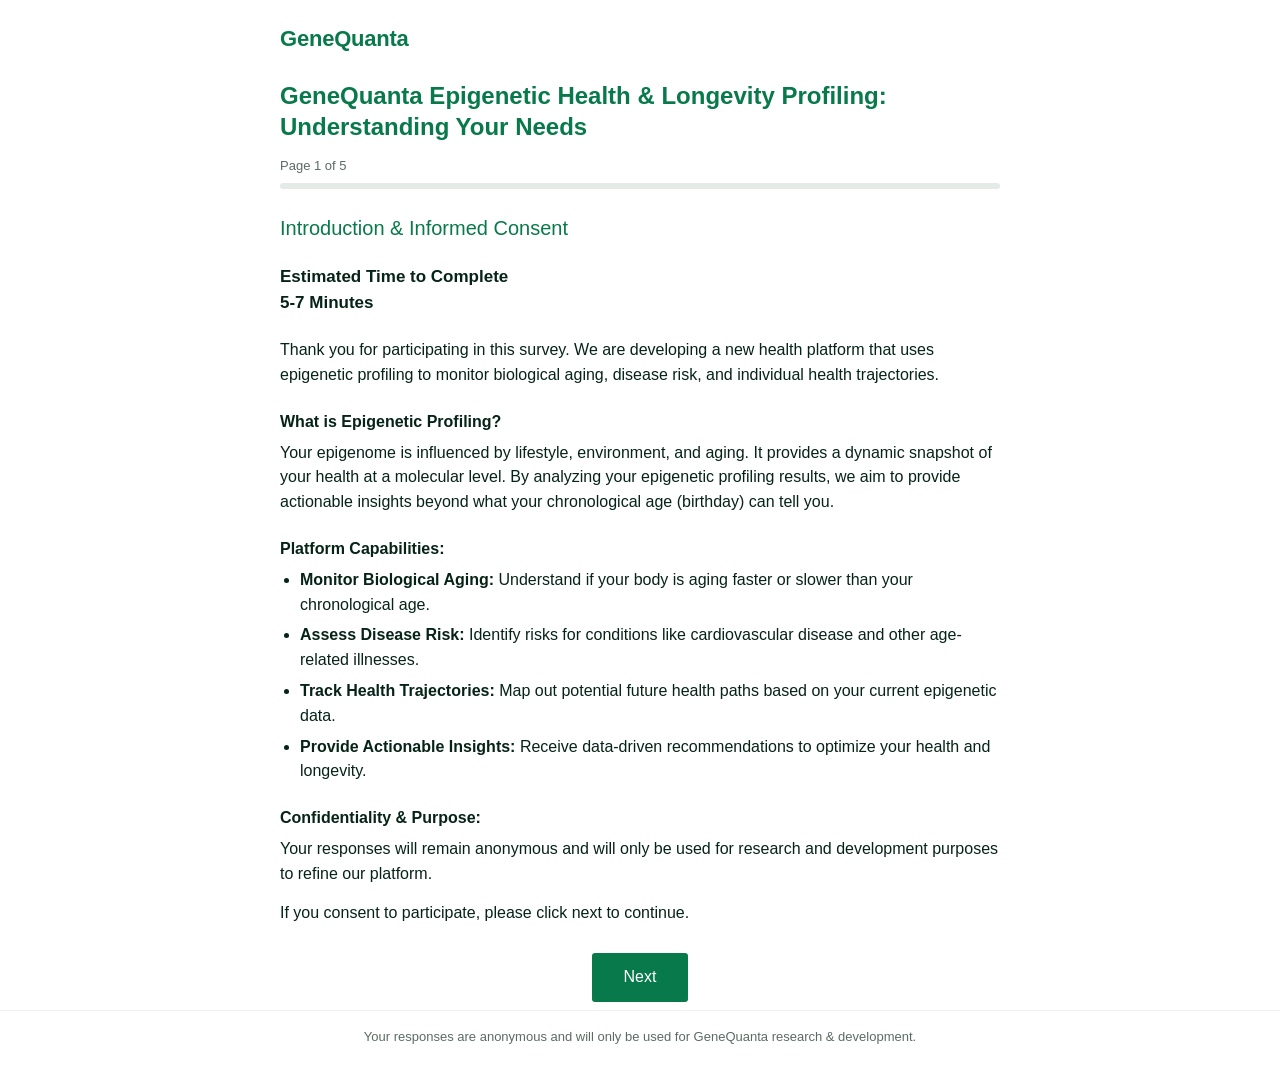
==== index.html @ 0329bb5c "Add files via upload" ====
<!DOCTYPE html>
<html lang="en">
<head>
  <meta charset="utf-8">
  <meta name="viewport" content="width=device-width, initial-scale=1">
  <meta name="robots" content="noindex">
  <title>GeneQuanta Epigenetic Health &amp; Longevity Profiling: Understanding Your Needs</title>
  <meta name="description" content="A short, anonymous 5-7 minute survey from GeneQuanta about epigenetic health and longevity profiling. Help us shape a service that meets your needs.">
  <meta property="og:type" content="website">
  <meta property="og:site_name" content="GeneQuanta">
  <meta property="og:title" content="GeneQuanta Epigenetic Health &amp; Longevity Survey">
  <meta property="og:description" content="Take our 5-7 minute anonymous survey and help shape a new platform that uses epigenetic profiling to monitor biological aging, disease risk and health trajectories.">
  <meta property="og:url" content="https://tw599.github.io/gq-survey/">
  <meta name="twitter:card" content="summary">
  <meta name="twitter:title" content="GeneQuanta Epigenetic Health &amp; Longevity Survey">
  <meta name="twitter:description" content="Take our 5-7 minute anonymous survey and help shape a new platform for epigenetic health and longevity profiling.">
  <meta name="theme-color" content="#08794A">
  <link rel="icon" href="data:image/svg+xml,%3Csvg xmlns='http://www.w3.org/2000/svg' viewBox='0 0 32 32'%3E%3Crect width='32' height='32' rx='6' fill='%2308794A'/%3E%3Ctext x='16' y='22' font-family='Helvetica,Arial,sans-serif' font-size='16' font-weight='700' text-anchor='middle' fill='white'%3EGQ%3C/text%3E%3C/svg%3E">
  <link rel="stylesheet" href="styles.css">
</head>
<body>
  <a class="skip-link" href="#main">Skip to survey</a>
  <header class="site-header">
    <div class="container">
      <span class="brand">GeneQuanta</span>
    </div>
  </header>

  <main id="main" class="container">
    <h1 class="survey-title">GeneQuanta Epigenetic Health &amp; Longevity Profiling: Understanding Your Needs</h1>

    <div class="progress" id="progress" aria-live="polite">
      <div class="progress-label" id="progress-label">Page 1 of 5</div>
      <div class="progress-track" role="progressbar" aria-labelledby="progress-label" aria-valuemin="0" aria-valuemax="100" aria-valuenow="0" id="progress-bar">
        <div class="progress-fill" id="progress-fill"></div>
      </div>
    </div>

    <form id="survey" novalidate>
      <!-- Honeypot: humans never see or fill this -->
      <div class="hp" aria-hidden="true">
        <label for="website">Leave this field empty</label>
        <input type="text" id="website" name="website" tabindex="-1" autocomplete="off">
      </div>

      <!-- Screen 1 -->
      <section class="screen" data-screen="1" aria-labelledby="s1-title">
        <h2 class="section-title" id="s1-title" tabindex="-1">Introduction &amp; Informed Consent</h2>
        <p class="lead"><strong>Estimated Time to Complete<br>5-7 Minutes</strong></p>
        <p>Thank you for participating in this survey. We are developing a new health platform that uses epigenetic profiling to monitor biological aging, disease risk, and individual health trajectories.</p>
        <h3 class="sub">What is Epigenetic Profiling?</h3>
        <p>Your epigenome is influenced by lifestyle, environment, and aging. It provides a dynamic snapshot of your health at a molecular level. By analyzing your epigenetic profiling results, we aim to provide actionable insights beyond what your chronological age (birthday) can tell you.</p>
        <h3 class="sub">Platform Capabilities:</h3>
        <ul class="caps">
          <li><strong>Monitor Biological Aging:</strong> Understand if your body is aging faster or slower than your chronological age.</li>
          <li><strong>Assess Disease Risk:</strong> Identify risks for conditions like cardiovascular disease and other age-related illnesses.</li>
          <li><strong>Track Health Trajectories:</strong> Map out potential future health paths based on your current epigenetic data.</li>
          <li><strong>Provide Actionable Insights:</strong> Receive data-driven recommendations to optimize your health and longevity.</li>
        </ul>
        <h3 class="sub">Confidentiality &amp; Purpose:</h3>
        <p>Your responses will remain anonymous and will only be used for research and development purposes to refine our platform.</p>
        <p>If you consent to participate, please click next to continue.</p>
      </section>

      <!-- Screen 2 -->
      <section class="screen" data-screen="2" aria-labelledby="s2-title" hidden>
        <h2 class="section-title" id="s2-title" tabindex="-1">Current Health Awareness &amp; Demographics</h2>

        <fieldset class="question" data-q="q1">
          <legend class="q-title">1. How would you describe your current approach to managing your health and wellness?</legend>
          <div class="options">
            <label class="opt"><input type="radio" name="q1" value="Very proactive– I actively seek out new tests and technologies."><span>Very proactive– I actively seek out new tests and technologies.</span></label>
            <label class="opt"><input type="radio" name="q1" value="Moderately proactive – I try to stay healthy but don't seek out advanced testing."><span>Moderately proactive – I try to stay healthy but don't seek out advanced testing.</span></label>
            <label class="opt"><input type="radio" name="q1" value="Reactive– I only see a doctor when I have a specific concern."><span>Reactive– I only see a doctor when I have a specific concern.</span></label>
            <label class="opt"><input type="radio" name="q1" value="Minimalist– I prefer to manage health independently without medical intervention."><span>Minimalist– I prefer to manage health independently without medical intervention.</span></label>
          </div>
        </fieldset>

        <fieldset class="question" data-q="q2">
          <legend class="q-title">2. Have you ever used a direct-to-consumer genetic or biological testing service?</legend>
          <div class="options">
            <label class="opt"><input type="checkbox" name="q2" value="Ancestry DNA testing"><span>Ancestry DNA testing</span></label>
            <label class="opt"><input type="checkbox" name="q2" value="Health-focused DNA testing (e.g., genetic risk for specific diseases)"><span>Health-focused DNA testing (e.g., genetic risk for specific diseases)</span></label>
            <label class="opt"><input type="checkbox" name="q2" value="Biological age testing (e.g., blood tests for aging markers)"><span>Biological age testing (e.g., blood tests for aging markers)</span></label>
            <label class="opt"><input type="checkbox" name="q2" value="No - never used"><span>No - never used</span></label>
            <label class="opt"><input type="checkbox" name="q2" value="Other" id="q2-other-opt" data-other-for="q2_other"><span>Other (please specify, e.g., gut microbiome, food sensitivity, allergy test)</span></label>
            <input type="text" class="other-text" name="q2_other" id="q2_other" aria-label="Other testing service (please specify)" maxlength="500" data-opt="q2-other-opt">
          </div>
        </fieldset>

        <fieldset class="question" data-q="q3">
          <legend class="q-title">3. What is your primary concern regarding preventative health?</legend>
          <div class="options">
            <label class="opt"><input type="radio" name="q3" value="Identifying unknown risks early"><span>Identifying unknown risks early</span></label>
            <label class="opt"><input type="radio" name="q3" value="Optimizing current performance/energy"><span>Optimizing current performance/energy</span></label>
            <label class="opt"><input type="radio" name="q3" value="Slowing down aging"><span>Slowing down aging</span></label>
            <label class="opt"><input type="radio" name="q3" value="Preventing specific diseases"><span>Preventing specific diseases</span></label>
            <label class="opt"><input type="radio" name="q3" value="Understand lifestyle impact for health"><span>Understand lifestyle impact for health</span></label>
            <label class="opt"><input type="radio" name="q3" value="Other" id="q3-other-opt" data-other-for="q3_other"><span>Other (please specify)</span></label>
            <input type="text" class="other-text" name="q3_other" id="q3_other" aria-label="Other primary concern (please specify)" maxlength="500" data-opt="q3-other-opt">
          </div>
        </fieldset>
      </section>

      <!-- Screen 3 -->
      <section class="screen" data-screen="3" aria-labelledby="s3-title" hidden>
        <h2 class="section-title" id="s3-title" tabindex="-1">Platform Interest &amp; Value Proposition</h2>

        <fieldset class="question" data-q="q4">
          <legend class="q-title">4. How interested would you be in a multi-system epigenetic profile that assesses your health risks and provides actionable insights?</legend>
          <div class="options">
            <label class="opt"><input type="radio" name="q4" value="Not interested"><span>Not interested</span></label>
            <label class="opt"><input type="radio" name="q4" value="Extremely interested"><span>Extremely interested</span></label>
            <label class="opt"><input type="radio" name="q4" value="Neutral"><span>Neutral</span></label>
            <label class="opt"><input type="radio" name="q4" value="Slightly interested"><span>Slightly interested</span></label>
            <label class="opt"><input type="radio" name="q4" value="Other" id="q4-other-opt" data-other-for="q4_other"><span>Other (please specify)</span></label>
            <input type="text" class="other-text" name="q4_other" id="q4_other" aria-label="Other level of interest (please specify)" maxlength="500" data-opt="q4-other-opt">
          </div>
        </fieldset>
      </section>

      <!-- Screen 4 -->
      <section class="screen" data-screen="4" aria-labelledby="s4-title" hidden>
        <h2 class="section-title" id="s4-title" tabindex="-1">Willingness to Pay &amp; Adoption</h2>

        <fieldset class="question" data-q="q5">
          <legend class="q-title">5. Maximum price you would pay for a comprehensive epigenetic health report</legend>
          <div class="options">
            <label class="opt"><input type="radio" name="q5" value="Less than $100"><span>Less than $100</span></label>
            <label class="opt"><input type="radio" name="q5" value="$100-$250"><span>$100-$250</span></label>
            <label class="opt"><input type="radio" name="q5" value="$251-$500"><span>$251-$500</span></label>
            <label class="opt"><input type="radio" name="q5" value="$501-$1,000"><span>$501-$1,000</span></label>
            <label class="opt"><input type="radio" name="q5" value="More than $1,000"><span>More than $1,000</span></label>
            <label class="opt"><input type="radio" name="q5" value="I would not pay"><span>I would not pay</span></label>
          </div>
        </fieldset>

        <fieldset class="question" data-q="q6">
          <legend class="q-title">6. Which of the following samples are you comfortable to take on your own?</legend>
          <div class="options">
            <label class="opt"><input type="checkbox" name="q6" value="Blood"><span>Blood</span></label>
            <label class="opt"><input type="checkbox" name="q6" value="Saliva"><span>Saliva</span></label>
            <label class="opt"><input type="checkbox" name="q6" value="Stool"><span>Stool</span></label>
            <label class="opt"><input type="checkbox" name="q6" value="None"><span>None</span></label>
          </div>
        </fieldset>

        <fieldset class="question" data-q="q7">
          <legend class="q-title">7. Would you be more likely to use this if recommended by a healthcare provider?</legend>
          <div class="options">
            <label class="opt"><input type="radio" name="q7" value="Yes"><span>Yes</span></label>
            <label class="opt"><input type="radio" name="q7" value="No"><span>No</span></label>
            <label class="opt"><input type="radio" name="q7" value="Other" id="q7-other-opt" data-other-for="q7_other"><span>Other (please specify)</span></label>
            <input type="text" class="other-text" name="q7_other" id="q7_other" aria-label="Other answer (please specify)" maxlength="500" data-opt="q7-other-opt">
          </div>
        </fieldset>
      </section>

      <!-- Screen 5 -->
      <section class="screen" data-screen="5" aria-labelledby="s5-title" hidden>
        <h2 class="section-title" id="s5-title" tabindex="-1">Specific Health Interests &amp; Concerns</h2>

        <fieldset class="question" data-q="q8">
          <legend class="q-title">8. Which specific disease risks interest you most?</legend>
          <div class="options">
            <label class="opt"><input type="checkbox" name="q8" value="Cardiovascular"><span>Cardiovascular</span></label>
            <label class="opt"><input type="checkbox" name="q8" value="Cancer"><span>Cancer</span></label>
            <label class="opt"><input type="checkbox" name="q8" value="Neurodegenerative"><span>Neurodegenerative</span></label>
            <label class="opt"><input type="checkbox" name="q8" value="Type 2 Diabetes"><span>Type 2 Diabetes</span></label>
            <label class="opt"><input type="checkbox" name="q8" value="Autoimmune"><span>Autoimmune</span></label>
            <label class="opt"><input type="checkbox" name="q8" value="Overall risk only"><span>Overall risk only</span></label>
          </div>
        </fieldset>

        <fieldset class="question" data-q="q9">
          <legend class="q-title">9. What concerns you most about commercial epigenetic tests?</legend>
          <div class="options">
            <label class="opt"><input type="radio" name="q9" value="Data privacy"><span>Data privacy</span></label>
            <label class="opt"><input type="radio" name="q9" value="Clinical validity"><span>Clinical validity</span></label>
            <label class="opt"><input type="radio" name="q9" value="Actionability of results"><span>Actionability of results</span></label>
            <label class="opt"><input type="radio" name="q9" value="Psychological impact"><span>Psychological impact</span></label>
            <label class="opt"><input type="radio" name="q9" value="Other" id="q9-other-opt" data-other-for="q9_other"><span>Other</span></label>
            <input type="text" class="other-text" name="q9_other" id="q9_other" aria-label="Other concern (please specify)" maxlength="500" data-opt="q9-other-opt">
          </div>
        </fieldset>
      </section>

      <!-- Screen 6: Thank you -->
      <section class="screen" data-screen="6" aria-labelledby="s6-title" hidden>
        <h2 class="section-title" id="s6-title" tabindex="-1">Thank you!</h2>
        <p>Thank you for your time! Your feedback is invaluable in helping us shape a service that truly meets your needs.</p>
        <p>If you would like to be notified when the platform launches or to participate in future beta testing, please email us at <a href="mailto:info@genequanta.com?subject=Sign%20me%20up">info@genequanta.com</a> with subject 'Sign me up' (optional).</p>
      </section>

      <div class="nav" id="nav">
        <button type="button" class="btn" id="btn-prev" hidden>Prev</button>
        <button type="button" class="btn" id="btn-next">Next</button>
        <button type="submit" class="btn" id="btn-done" hidden>Done</button>
      </div>
    </form>
  </main>

  <footer class="site-footer">
    <div class="container">
      <p>Your responses are anonymous and will only be used for GeneQuanta research &amp; development.</p>
    </div>
  </footer>

  <noscript><p class="container noscript">This survey needs JavaScript enabled to submit your answers.</p></noscript>
  <script src="config.js"></script>
  <script src="survey.js"></script>
</body>
</html>
---- styles.css ----
:root {
  --green: #08794A;
  --green-dark: #065f3a;
  --ink: rgb(6, 35, 23);
  --muted: #5b6b63;
  --line: #c9d3ce;
  --bg-opt: #f3f8f5;
}

*, *::before, *::after { box-sizing: border-box; }

html { -webkit-text-size-adjust: 100%; }

body {
  margin: 0;
  background: #fff;
  color: var(--ink);
  font-family: "Helvetica Neue", Helvetica, -apple-system, BlinkMacSystemFont, "Segoe UI", Roboto, Arial, sans-serif;
  font-size: 16px;
  line-height: 1.55;
  display: flex;
  flex-direction: column;
  min-height: 100vh;
}

.container {
  width: 100%;
  max-width: 760px;
  margin: 0 auto;
  padding: 0 20px;
}

.skip-link {
  position: absolute;
  left: -9999px;
  top: 0;
  background: var(--green);
  color: #fff;
  padding: 8px 12px;
  z-index: 10;
}
.skip-link:focus { left: 8px; top: 8px; }

.site-header { padding: 22px 0 6px; }
.brand {
  font-size: 22px;
  font-weight: 700;
  letter-spacing: -0.01em;
  color: var(--green);
}

main { flex: 1; padding-bottom: 32px; }

.survey-title {
  color: var(--green);
  font-size: 24px;
  line-height: 1.3;
  font-weight: 700;
  margin: 18px 0 14px;
}

.section-title {
  color: var(--green);
  font-size: 20px;
  font-weight: 500;
  margin: 8px 0 20px;
}
.section-title:focus { outline: none; }

.sub {
  font-size: 16px;
  font-weight: 700;
  margin: 22px 0 6px;
}

.lead { font-size: 17px; margin: 0 0 22px; }

p { margin: 0 0 14px; }

.caps { padding-left: 20px; margin: 0 0 14px; }
.caps li { margin-bottom: 6px; }

/* Progress */
.progress { margin: 0 0 24px; }
.progress-label { font-size: 13px; color: var(--muted); margin-bottom: 6px; }
.progress-track {
  height: 6px;
  background: #e4ebe7;
  border-radius: 3px;
  overflow: hidden;
}
.progress-fill {
  height: 100%;
  width: 0;
  background: var(--green);
  transition: width .3s ease;
}

/* Questions */
.question {
  border: 0;
  margin: 0 0 34px;
  padding: 0;
  min-width: 0;
}
.q-title {
  font-size: 20px;
  font-weight: 500;
  line-height: 1.4;
  color: var(--ink);
  padding: 0;
  margin-bottom: 14px;
}
.options { display: flex; flex-direction: column; gap: 4px; }

.opt {
  display: flex;
  align-items: flex-start;
  gap: 12px;
  padding: 9px 10px;
  border-radius: 6px;
  cursor: pointer;
  border: 1px solid transparent;
}
.opt:hover { background: var(--bg-opt); }
.opt:focus-within { border-color: var(--green); background: var(--bg-opt); }
.opt input {
  flex: 0 0 auto;
  width: 20px;
  height: 20px;
  margin: 2px 0 0;
  accent-color: var(--green);
  cursor: pointer;
}

.other-text {
  margin: 4px 0 0 42px;
  width: calc(100% - 42px);
  max-width: 420px;
  font: inherit;
  color: var(--ink);
  padding: 9px 10px;
  border: 1px solid #8a9a92;
  border-radius: 4px;
  background: #fff;
}
.other-text:focus { outline: 2px solid var(--green); outline-offset: 1px; border-color: var(--green); }

/* Navigation */
.nav {
  display: flex;
  justify-content: center;
  gap: 8px;
  margin: 28px 0 8px;
}
.btn {
  font: inherit;
  font-size: 16px;
  min-width: 96px;
  padding: 12px 26px;
  background: var(--green);
  color: #fff;
  border: 0;
  border-radius: 3px;
  cursor: pointer;
}
.btn:hover { background: var(--green-dark); }
.btn:focus-visible { outline: 3px solid rgba(8, 121, 74, .45); outline-offset: 2px; }
.btn[disabled] { opacity: .6; cursor: progress; }
[hidden] { display: none !important; }

a { color: var(--green); }

/* Honeypot */
.hp {
  position: absolute !important;
  left: -10000px !important;
  width: 1px; height: 1px;
  overflow: hidden;
}

.site-footer {
  border-top: 1px solid #edf1ef;
  padding: 16px 0 22px;
  font-size: 13px;
  color: var(--muted);
  text-align: center;
}
.site-footer p { margin: 0; }
.noscript { color: #a33; }

@media (max-width: 520px) {
  .survey-title { font-size: 21px; }
  .q-title { font-size: 18px; }
  .btn { flex: 1; min-width: 0; }
  .other-text { margin-left: 0; width: 100%; max-width: none; }
}

@media (prefers-reduced-motion: reduce) {
  .progress-fill { transition: none; }
}
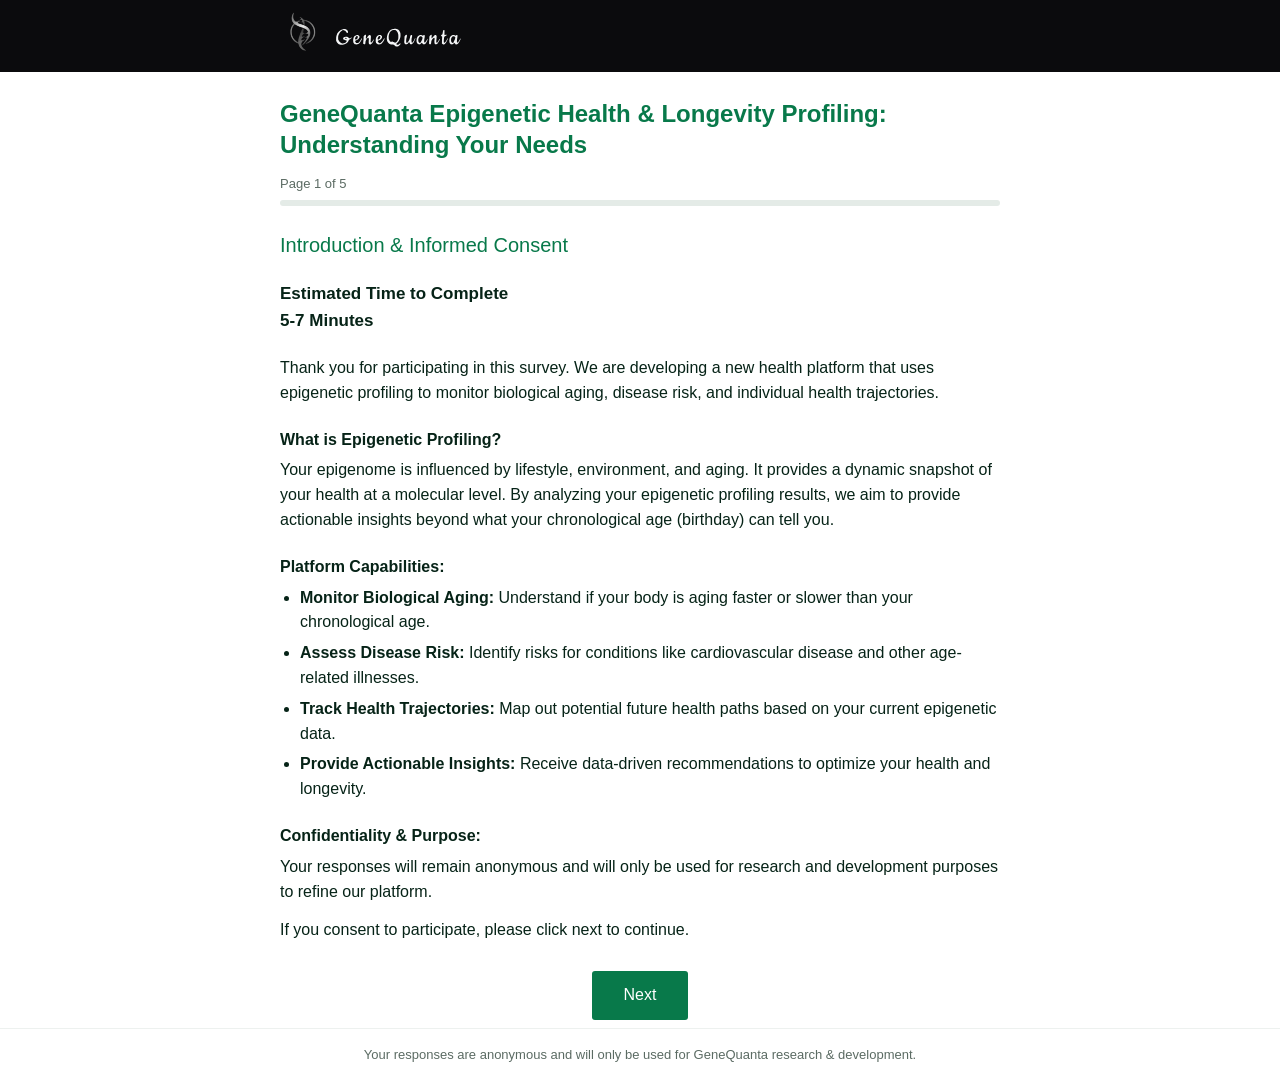
==== commit 461182ba: "Add files via upload" ====
--- a/index.html
+++ b/index.html
@@ -10,19 +10,21 @@
   <meta property="og:site_name" content="GeneQuanta">
   <meta property="og:title" content="GeneQuanta Epigenetic Health &amp; Longevity Survey">
   <meta property="og:description" content="Take our 5-7 minute anonymous survey and help shape a new platform that uses epigenetic profiling to monitor biological aging, disease risk and health trajectories.">
-  <meta property="og:url" content="https://tw599.github.io/gq-survey/">
+  <meta property="og:url" content="https://double2strand.github.io/gq-survey/">
   <meta name="twitter:card" content="summary">
   <meta name="twitter:title" content="GeneQuanta Epigenetic Health &amp; Longevity Survey">
   <meta name="twitter:description" content="Take our 5-7 minute anonymous survey and help shape a new platform for epigenetic health and longevity profiling.">
   <meta name="theme-color" content="#08794A">
-  <link rel="icon" href="data:image/svg+xml,%3Csvg xmlns='http://www.w3.org/2000/svg' viewBox='0 0 32 32'%3E%3Crect width='32' height='32' rx='6' fill='%2308794A'/%3E%3Ctext x='16' y='22' font-family='Helvetica,Arial,sans-serif' font-size='16' font-weight='700' text-anchor='middle' fill='white'%3EGQ%3C/text%3E%3C/svg%3E">
+  <link rel="icon" type="image/svg+xml" href="assets/img/logo/gq-mark.svg">
+  <link rel="icon" type="image/png" sizes="192x192" href="assets/img/logo/gq-icon-192.png">
+  <link rel="apple-touch-icon" href="assets/img/logo/gq-icon-192.png">
   <link rel="stylesheet" href="styles.css">
 </head>
 <body>
   <a class="skip-link" href="#main">Skip to survey</a>
   <header class="site-header">
     <div class="container">
-      <span class="brand">GeneQuanta</span>
+      <a class="brand" href="https://genequanta.com/" aria-label="GeneQuanta home"><img class="brand-mark" src="assets/img/logo/gq-mark.svg" alt="" width="46" height="40"><svg class="brand-word" viewBox="18 147 158 40" width="126" height="32" aria-hidden="true" focusable="false"><path d="M93.2 185.1C92.7 184.9 91.7 184.2 91.2 183.7C90.6 183.0 90.0 182.8 88.8 182.8C86.7 182.8 85.1 182.1 83.8 180.8C81.9 178.7 81.4 176.6 81.9 172.7C82.1 171.8 82.3 170.9 82.5 170.4C82.6 170.0 82.9 169.4 83.0 169.0C83.4 167.9 84.4 166.4 85.3 165.4C86.2 164.5 87.3 163.9 88.6 163.5C89.4 163.2 91.3 162.9 92.1 162.9C92.9 162.9 95.0 163.4 95.7 163.8C97.0 164.6 98.0 166.0 98.6 167.9C98.9 168.6 98.9 169.0 98.9 170.8C98.9 173.1 98.8 173.7 98.1 175.6C97.1 178.2 96.4 179.3 94.3 181.1C94.0 181.4 93.8 181.7 93.8 181.9C93.8 182.5 94.5 183.1 95.3 183.1C95.8 183.1 97.0 182.4 97.7 181.7C98.4 180.9 98.8 180.9 98.8 181.7C98.9 182.1 98.8 182.3 98.3 183.0C97.7 183.8 97.1 184.3 96.1 184.8C95.3 185.2 93.9 185.3 93.2 185.1ZM23.7 182.9C22.2 182.6 21.1 182.0 19.9 180.7C19.0 179.9 18.9 179.7 18.5 178.7C18.1 177.7 18.1 177.7 18.2 175.3C18.2 173.2 18.3 172.8 18.6 171.6C19.6 167.2 22.9 164.0 26.9 163.4C29.5 163.1 31.7 163.9 32.8 165.7C33.3 166.6 33.3 167.3 32.8 167.8C32.1 168.4 31.4 168.1 30.8 167.0C30.1 165.6 28.9 164.8 27.5 164.7C26.8 164.6 26.7 164.6 25.8 165.0C23.9 166.0 22.0 168.3 21.2 170.8C20.7 172.2 20.7 172.2 20.7 174.1C20.7 176.0 20.7 176.1 21.1 177.1C22.0 179.3 24.0 181.1 25.9 181.3C26.7 181.4 28.3 181.2 29.0 180.9C29.4 180.8 30.6 179.5 31.2 178.8C31.5 178.3 31.4 177.8 31.1 177.6C30.9 177.5 30.4 177.4 29.8 177.3C28.6 177.2 28.1 177.0 27.5 176.5C26.7 175.7 26.7 174.8 27.5 174.0C28.1 173.3 29.0 173.0 30.4 173.0C32.1 172.9 32.9 173.2 33.8 174.2C34.4 174.9 34.5 174.9 35.0 174.9C35.4 174.9 35.8 174.8 36.3 174.5C37.1 174.0 37.5 173.9 37.6 174.3C37.7 174.7 37.2 175.1 36.0 175.7C34.5 176.5 34.1 176.9 33.7 178.0C33.5 178.4 33.1 179.2 32.8 179.6C31.8 181.0 30.8 181.7 28.6 182.4C27.4 182.9 27.2 182.9 25.8 182.9C24.9 183.0 24.0 182.9 23.7 182.9ZM42.4 182.4C41.3 182.1 41.1 182.0 40.6 181.3C40.0 180.6 39.8 180.2 39.6 178.9C39.4 177.3 39.7 174.8 40.3 173.5C41.2 171.7 43.6 170.4 45.3 170.7C46.1 170.9 46.8 171.4 47.2 172.1C47.8 173.1 47.4 174.6 46.1 175.9C45.3 176.7 44.5 177.2 43.4 177.5C42.4 177.8 42.1 178.1 42.1 178.7C42.1 179.3 42.8 180.4 43.3 180.7C43.9 181.0 44.9 181.0 45.7 180.7C46.9 180.1 47.9 178.9 49.4 176.2C49.9 175.3 50.1 174.9 50.3 174.9C51.2 174.9 49.7 178.3 47.8 180.5C46.5 182.1 44.3 182.9 42.4 182.4ZM60.1 182.4C59.1 181.9 58.9 181.0 59.1 177.6C59.3 175.1 59.2 174.8 58.7 174.4C58.5 174.3 58.3 174.3 57.8 174.6C56.8 175.1 56.4 175.5 56.2 176.0C56.2 176.2 55.8 177.0 55.5 177.7C55.0 178.9 55.0 179.2 54.9 180.5C54.8 181.2 54.7 182.0 54.6 182.1C54.4 182.6 53.5 182.6 52.7 182.2C52.1 182.0 52.0 181.4 52.2 179.6C52.6 176.2 52.6 175.4 52.6 174.1C52.6 172.2 52.8 171.9 54.2 170.9C54.7 170.4 55.2 170.4 55.5 170.8C55.8 171.1 55.8 171.5 55.5 173.2C55.4 173.9 55.4 174.6 55.4 174.8C55.5 175.1 55.6 175.1 56.0 175.1C56.4 175.1 56.5 175.0 56.9 174.2C57.7 172.5 59.1 171.0 59.9 170.8C60.8 170.6 61.5 171.2 61.7 172.1C61.9 172.5 61.7 175.1 61.4 178.8C61.4 179.6 61.4 179.7 61.6 180.0C61.8 180.1 62.0 180.2 62.1 180.2C62.6 180.2 63.3 179.3 64.1 177.9C64.8 176.7 65.3 176.2 65.5 176.5C65.6 176.7 65.5 177.1 64.6 178.9C63.7 180.8 62.8 181.9 61.8 182.3C61.1 182.7 60.7 182.7 60.1 182.4ZM70.5 182.4C70.0 182.2 69.7 182.0 69.1 181.5C68.7 181.1 68.3 180.6 68.2 180.4C67.5 179.1 67.7 175.2 68.5 173.7C69.2 172.5 69.9 171.8 71.1 171.2C72.0 170.8 72.2 170.7 73.0 170.7C74.4 170.7 75.5 171.5 75.7 172.7C76.0 174.7 74.3 176.7 71.8 177.5C70.7 177.8 70.4 178.1 70.4 178.7C70.4 179.6 71.4 180.6 72.6 181.0C73.1 181.1 73.2 181.1 73.8 180.8C75.1 180.2 76.7 178.3 77.9 175.9C78.2 175.3 78.5 174.8 78.6 174.8C78.7 174.8 78.8 174.8 78.9 175.0C79.0 175.3 78.9 175.9 78.2 177.3C77.2 179.5 75.7 181.3 74.3 181.9C73.7 182.2 72.0 182.6 71.5 182.6C71.3 182.6 70.9 182.5 70.5 182.4ZM121.5 182.4C120.6 182.2 120.2 181.9 119.7 180.9C118.9 179.3 118.8 178.0 119.2 175.7C119.5 174.2 119.9 173.4 120.8 172.4C121.6 171.6 122.4 171.1 123.4 170.8C124.3 170.6 124.7 170.7 125.7 171.2C126.7 171.7 127.1 171.7 127.8 171.2C128.5 170.7 128.9 170.8 129.2 171.3C129.4 171.8 129.4 172.5 129.1 174.1C128.6 176.2 128.4 179.2 128.7 179.8C128.8 180.2 128.9 180.2 129.3 180.2C129.6 180.2 129.8 180.2 130.0 180.0C130.4 179.5 131.7 177.4 132.2 176.4C132.8 175.4 133.0 175.2 133.0 175.8C133.0 176.4 132.1 178.6 131.6 179.4C130.3 181.6 129.2 182.5 128.2 182.5C127.4 182.5 126.9 182.2 126.5 181.3C125.9 180.2 125.7 180.2 124.5 181.4C123.6 182.3 123.5 182.4 122.4 182.6C122.2 182.6 121.8 182.5 121.5 182.4ZM152.1 182.4C151.8 182.3 151.4 182.0 151.2 181.7L150.8 181.3L150.9 178.3C151.0 176.7 151.0 174.8 151.1 174.1L151.2 172.9L150.4 172.2C150.0 171.7 149.6 171.3 149.6 171.2C149.6 170.9 149.9 170.6 150.5 170.5C150.8 170.4 151.1 170.3 151.2 170.1C151.5 169.9 151.5 169.7 152.0 167.1C152.3 165.3 152.5 164.8 153.0 164.6C153.4 164.4 153.4 164.4 153.7 164.6C154.1 164.9 154.2 165.5 154.0 168.1C154.0 169.0 154.0 169.9 154.0 170.1C154.0 170.3 154.2 170.5 154.4 170.7L154.8 170.9L155.6 170.6C156.5 170.3 156.8 170.3 157.0 170.7C157.1 171.0 156.7 171.3 155.8 171.6C154.9 171.9 154.1 172.4 153.9 172.8C153.4 173.4 153.0 179.6 153.4 180.2C154.2 181.2 155.7 179.5 157.6 175.4C157.7 175.1 157.9 174.9 158.0 174.9C158.3 174.9 158.2 175.7 157.8 176.8C156.6 179.5 156.1 180.2 155.3 181.1C154.1 182.5 153.2 182.9 152.1 182.4ZM162.7 182.5C161.7 182.3 160.7 181.3 160.4 180.4C160.2 179.6 160.0 177.7 160.1 177.1C160.5 173.8 161.4 172.2 163.6 171.2C164.9 170.5 165.6 170.5 166.8 171.2C167.2 171.4 167.7 171.6 167.8 171.6C168.0 171.6 168.4 171.5 168.8 171.2C169.7 170.8 169.9 170.8 170.2 171.2C170.4 171.5 170.4 171.7 170.3 172.7C170.3 173.3 170.1 174.2 170.0 174.8C169.8 175.4 169.7 176.3 169.7 177.6C169.6 179.4 169.6 179.7 169.8 179.9C170.1 180.4 170.8 180.3 171.2 179.8C171.7 179.2 173.2 176.6 173.4 176.1C173.8 175.2 173.9 175.0 174.1 175.0C174.5 175.0 174.4 175.5 173.6 177.5C172.9 179.3 172.1 180.4 171.2 181.4C170.5 182.1 170.2 182.4 169.8 182.5C168.5 182.8 167.5 182.3 167.3 181.3C167.0 180.4 166.5 180.4 165.4 181.4C164.3 182.4 163.5 182.7 162.7 182.5ZM104.9 182.3C104.3 181.9 104.1 181.7 103.8 180.9C103.5 179.9 103.5 179.3 103.7 177.6C103.8 176.7 103.9 175.4 103.9 174.7C103.9 172.8 104.0 172.2 104.7 171.5C105.8 170.5 106.4 170.3 106.8 170.7C107.1 171.1 107.0 172.4 106.6 173.9C106.1 175.5 106.0 176.3 106.0 178.3C106.0 180.1 106.1 180.4 106.6 180.6C107.3 180.9 108.2 180.0 109.5 177.8C110.3 176.3 110.6 175.3 110.9 173.4C111.0 172.2 111.4 171.4 112.1 170.9C113.0 170.3 113.5 170.7 113.5 171.8C113.5 172.4 113.2 174.0 112.8 175.1C112.6 176.0 112.7 180.0 113.0 180.3C113.4 180.8 113.8 180.5 114.9 178.8C115.5 178.0 116.1 177.0 116.2 176.6C116.4 176.2 116.7 175.6 116.9 175.3C117.2 174.8 117.6 174.6 117.5 175.1C117.5 175.7 115.6 179.7 115.1 180.5C114.7 181.0 113.4 182.1 112.9 182.4C112.3 182.7 111.1 182.4 110.8 181.8C110.7 181.7 110.6 181.3 110.5 180.9C110.3 180.2 109.9 179.8 109.5 179.9C109.4 180.0 109.0 180.3 108.7 180.7C107.9 181.7 107.5 182.1 106.9 182.3C106.2 182.6 105.4 182.5 104.9 182.3ZM135.5 182.3C134.6 181.8 134.5 181.3 134.8 179.5C134.8 179.1 134.9 177.3 135.0 175.6C135.1 172.2 135.1 172.1 136.0 171.3C136.8 170.7 137.3 170.4 137.7 170.6C138.1 170.8 138.2 171.3 137.9 172.7C137.7 174.4 137.7 174.7 138.1 174.7C138.6 174.8 138.9 174.5 139.9 173.1C140.8 171.9 141.7 171.0 142.3 170.8C143.0 170.6 144.0 171.3 144.2 172.1C144.3 172.6 144.0 177.6 143.7 178.9C143.6 179.9 143.8 180.3 144.4 180.4C145.0 180.4 145.5 179.8 146.7 177.6C147.5 176.1 147.7 175.7 147.9 175.7C148.2 175.7 148.2 175.8 148.2 176.3C148.2 176.7 148.0 177.1 147.1 178.7C145.9 180.9 145.3 181.7 144.5 182.2C143.5 182.7 142.2 182.5 141.8 181.8C141.4 180.9 141.2 178.0 141.6 176.5C141.7 176.1 141.7 175.5 141.7 175.3C141.6 174.8 141.2 174.2 140.9 174.2C140.5 174.2 139.5 175.2 138.8 176.2C137.8 177.6 137.5 178.5 137.4 180.3C137.2 182.0 137.0 182.4 136.4 182.5C136.2 182.5 135.8 182.4 135.5 182.3ZM165.0 180.8C165.0 180.7 165.2 180.5 165.3 180.2C165.4 179.9 165.9 178.8 166.4 177.8C167.7 175.2 167.9 174.0 167.2 173.1C166.4 172.2 165.2 172.0 164.2 172.6C163.5 173.1 163.3 173.4 162.7 174.5C162.3 175.3 162.3 175.3 162.3 176.9C162.3 178.5 162.3 178.6 162.7 179.3C162.9 179.7 163.1 180.2 163.2 180.3C163.6 180.8 164.6 181.0 165.0 180.8ZM124.1 180.2C124.4 179.8 124.6 179.5 125.6 177.5C126.6 175.4 126.7 174.2 126.2 173.3C125.7 172.4 124.3 172.0 123.4 172.4C122.4 172.9 121.5 174.5 121.2 176.0C120.9 177.6 121.6 180.1 122.5 180.6C123.0 180.9 123.6 180.7 124.1 180.2ZM93.4 180.0C94.5 179.2 95.0 178.4 96.0 175.8C96.2 175.1 96.3 171.5 96.1 170.3C96.0 169.1 95.1 167.1 94.3 166.1C94.0 165.7 93.5 165.2 93.0 164.9L92.2 164.4L90.8 164.4C89.4 164.4 89.3 164.5 88.4 164.9C86.5 165.8 85.4 167.3 84.5 170.0C84.1 171.5 84.1 171.6 84.1 173.4C84.1 175.3 84.1 175.3 84.5 176.5C85.0 177.7 85.9 179.2 86.3 179.3C86.6 179.4 87.2 179.4 88.0 179.2C88.4 179.1 88.9 179.0 89.1 179.1C89.6 179.2 90.4 179.6 90.8 180.0C91.7 180.7 92.4 180.8 93.4 180.0ZM43.3 176.4C43.9 176.2 44.8 175.4 45.1 174.6C45.6 173.4 45.4 172.4 44.7 172.1C43.8 171.8 43.0 172.5 42.3 174.0C41.8 175.3 41.8 175.9 42.1 176.2C42.4 176.5 42.6 176.6 43.3 176.4ZM72.0 176.2C72.7 175.8 73.4 175.0 73.6 174.0C73.9 173.0 73.5 172.1 72.6 172.1C71.7 172.1 71.1 172.7 70.5 174.3C70.0 175.6 70.0 176.0 70.6 176.4C70.9 176.6 71.3 176.5 72.0 176.2ZM31.2 175.6C31.9 175.1 31.1 173.9 30.2 174.2C29.8 174.3 29.5 174.8 29.6 175.1C29.7 175.7 30.7 175.9 31.2 175.6Z" fill="currentColor" fill-rule="evenodd"/></svg></a>
     </div>
   </header>
 
@@ -117,6 +119,19 @@
             <input type="text" class="other-text" name="q4_other" id="q4_other" aria-label="Other level of interest (please specify)" maxlength="500" data-opt="q4-other-opt">
           </div>
         </fieldset>
+
+        <fieldset class="question" data-q="features">
+          <legend class="q-title">5. Which of the following features are the most valuable to you?</legend>
+          <div class="options">
+            <label class="opt"><input type="checkbox" name="features" value="Biological age prediction"><span>Biological age prediction</span></label>
+            <label class="opt"><input type="checkbox" name="features" value="System-specific aging analysis"><span>System-specific aging analysis (such as liver, kidney, lung, brain, etc.)</span></label>
+            <label class="opt"><input type="checkbox" name="features" value="Disease (terminating or chronic) risk prediction"><span>Disease (terminating or chronic) risk prediction</span></label>
+            <label class="opt"><input type="checkbox" name="features" value="Lifestyle impact monitoring"><span>Lifestyle impact monitoring (such as food, drug, dietary supplement, alcohol, exercise, etc.)</span></label>
+            <label class="opt"><input type="checkbox" name="features" value="Actionable lifestyle recommendations"><span>Actionable lifestyle recommendations</span></label>
+            <label class="opt"><input type="checkbox" name="features" value="Other" id="features-other-opt" data-other-for="features_other"><span>Other (please specify)</span></label>
+            <input type="text" class="other-text" name="features_other" id="features_other" aria-label="Other valuable feature (please specify)" maxlength="500" data-opt="features-other-opt">
+          </div>
+        </fieldset>
       </section>
 
       <!-- Screen 4 -->
@@ -124,7 +139,7 @@
         <h2 class="section-title" id="s4-title" tabindex="-1">Willingness to Pay &amp; Adoption</h2>
 
         <fieldset class="question" data-q="q5">
-          <legend class="q-title">5. Maximum price you would pay for a comprehensive epigenetic health report</legend>
+          <legend class="q-title">6. Maximum price you would pay for a comprehensive epigenetic health report</legend>
           <div class="options">
             <label class="opt"><input type="radio" name="q5" value="Less than $100"><span>Less than $100</span></label>
             <label class="opt"><input type="radio" name="q5" value="$100-$250"><span>$100-$250</span></label>
@@ -136,7 +151,7 @@
         </fieldset>
 
         <fieldset class="question" data-q="q6">
-          <legend class="q-title">6. Which of the following samples are you comfortable to take on your own?</legend>
+          <legend class="q-title">7. Which of the following samples are you comfortable to take on your own?</legend>
           <div class="options">
             <label class="opt"><input type="checkbox" name="q6" value="Blood"><span>Blood</span></label>
             <label class="opt"><input type="checkbox" name="q6" value="Saliva"><span>Saliva</span></label>
@@ -145,8 +160,19 @@
           </div>
         </fieldset>
 
+        <fieldset class="question" data-q="blood_barrier">
+          <legend class="q-title">8. How much of a barrier is a blood sample requirement?</legend>
+          <div class="options">
+            <label class="opt"><input type="radio" name="blood_barrier" value="Not a barrier"><span>Not a barrier</span></label>
+            <label class="opt"><input type="radio" name="blood_barrier" value="Minor"><span>Minor</span></label>
+            <label class="opt"><input type="radio" name="blood_barrier" value="Moderate"><span>Moderate</span></label>
+            <label class="opt"><input type="radio" name="blood_barrier" value="Major"><span>Major</span></label>
+            <label class="opt"><input type="radio" name="blood_barrier" value="Would stop me entirely"><span>Would stop me entirely</span></label>
+          </div>
+        </fieldset>
+
         <fieldset class="question" data-q="q7">
-          <legend class="q-title">7. Would you be more likely to use this if recommended by a healthcare provider?</legend>
+          <legend class="q-title">9. Would you be more likely to use this if recommended by a healthcare provider?</legend>
           <div class="options">
             <label class="opt"><input type="radio" name="q7" value="Yes"><span>Yes</span></label>
             <label class="opt"><input type="radio" name="q7" value="No"><span>No</span></label>
@@ -161,7 +187,7 @@
         <h2 class="section-title" id="s5-title" tabindex="-1">Specific Health Interests &amp; Concerns</h2>
 
         <fieldset class="question" data-q="q8">
-          <legend class="q-title">8. Which specific disease risks interest you most?</legend>
+          <legend class="q-title">10. Which specific disease risks interest you most?</legend>
           <div class="options">
             <label class="opt"><input type="checkbox" name="q8" value="Cardiovascular"><span>Cardiovascular</span></label>
             <label class="opt"><input type="checkbox" name="q8" value="Cancer"><span>Cancer</span></label>
@@ -169,11 +195,13 @@
             <label class="opt"><input type="checkbox" name="q8" value="Type 2 Diabetes"><span>Type 2 Diabetes</span></label>
             <label class="opt"><input type="checkbox" name="q8" value="Autoimmune"><span>Autoimmune</span></label>
             <label class="opt"><input type="checkbox" name="q8" value="Overall risk only"><span>Overall risk only</span></label>
+            <label class="opt"><input type="checkbox" name="q8" value="Other" id="q8-other-opt" data-other-for="q8_other"><span>Other (please specify)</span></label>
+            <input type="text" class="other-text" name="q8_other" id="q8_other" aria-label="Other disease risk (please specify)" maxlength="500" data-opt="q8-other-opt">
           </div>
         </fieldset>
 
         <fieldset class="question" data-q="q9">
-          <legend class="q-title">9. What concerns you most about commercial epigenetic tests?</legend>
+          <legend class="q-title">11. What concerns you most about commercial epigenetic tests?</legend>
           <div class="options">
             <label class="opt"><input type="radio" name="q9" value="Data privacy"><span>Data privacy</span></label>
             <label class="opt"><input type="radio" name="q9" value="Clinical validity"><span>Clinical validity</span></label>
--- a/styles.css
+++ b/styles.css
@@ -41,13 +41,17 @@
 }
 .skip-link:focus { left: 8px; top: 8px; }
 
-.site-header { padding: 22px 0 6px; }
+.site-header { padding: 12px 0; background: #0b0b0d; margin-bottom: 8px; }
 .brand {
-  font-size: 22px;
-  font-weight: 700;
-  letter-spacing: -0.01em;
-  color: var(--green);
-}
+  display: inline-flex;
+  align-items: center;
+  gap: 10px;
+  color: #f4f5f6; /* wordmark colour (inline SVG uses currentColor) */
+  text-decoration: none;
+}
+.brand-mark { display: block; width: 46px; height: 40px; }
+.brand-word { display: block; width: 126px; height: 32px; }
+.brand:focus-visible { outline: 2px solid #9cc2e6; outline-offset: 4px; border-radius: 4px; }
 
 main { flex: 1; padding-bottom: 32px; }
 
@@ -146,6 +150,27 @@
 }
 .other-text:focus { outline: 2px solid var(--green); outline-offset: 1px; border-color: var(--green); }
 
+/* Validation */
+.q-error {
+  display: flex;
+  align-items: center;
+  gap: 6px;
+  color: #b3261e;
+  font-size: 14px;
+  font-weight: 600;
+  margin: 8px 0 0;
+}
+.q-error::before { content: "!"; display: inline-grid; place-items: center; width: 18px; height: 18px; border-radius: 50%; background: #b3261e; color: #fff; font-size: 12px; }
+.question.has-error {
+  border-left: 4px solid #b3261e;
+  background: #fdf3f2;
+  padding: 12px 12px 12px 14px;
+  border-radius: 6px;
+}
+.question.has-error .q-title { float: left; width: 100%; } /* keep legend inside the padded box */
+.question.has-error .options { clear: both; }
+.other-text.is-invalid { border-color: #b3261e; outline: 1px solid #b3261e; }
+
 /* Navigation */
 .nav {
   display: flex;
